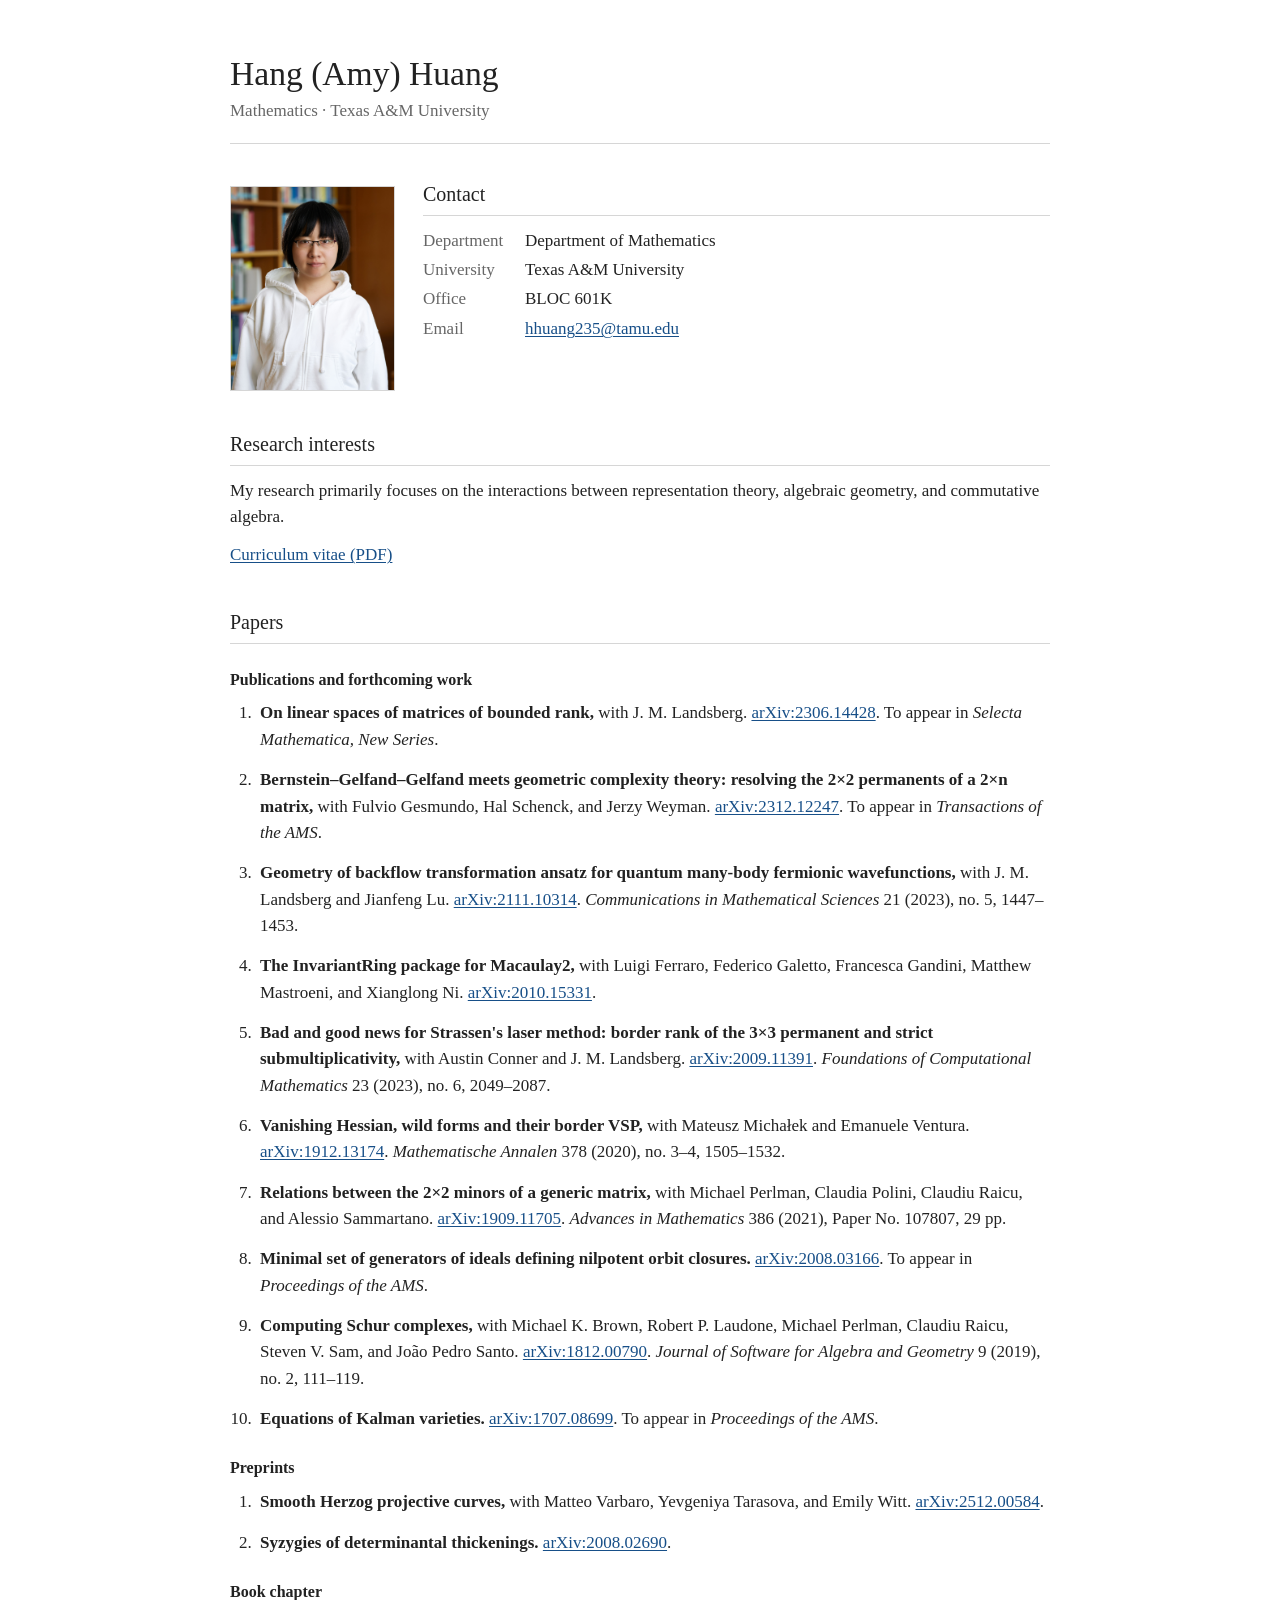
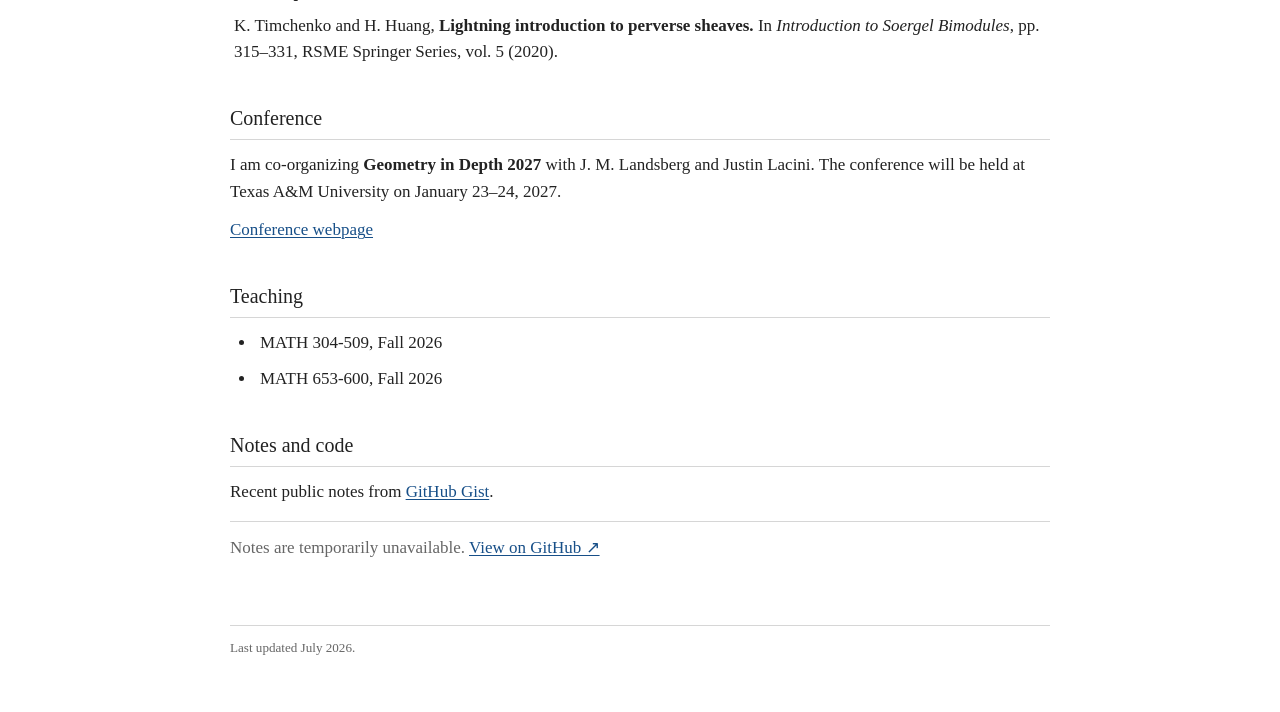
==== index.html @ e52232ef "Publish academic homepage" ====
<!doctype html>
<html lang="en">
  <head>
    <meta charset="utf-8" />
    <meta name="viewport" content="width=device-width, initial-scale=1" />
    <meta
      name="description"
      content="Academic homepage of Hang (Amy) Huang, mathematician at Texas A&M University."
    />
    <title>Hang (Amy) Huang</title>
    <link rel="stylesheet" href="styles.css" />
    <script defer src="script.js"></script>
  </head>
  <body>
    <main>
      <header>
        <h1>Hang (Amy) Huang</h1>
        <p class="subtitle">Mathematics · Texas A&amp;M University</p>
      </header>

      <section class="introduction" aria-labelledby="contact-heading">
        <img
          class="portrait"
          src="profile.jpg"
          alt="Portrait of Hang (Amy) Huang"
          width="165"
          height="205"
        />
        <div>
          <h2 id="contact-heading">Contact</h2>
          <dl>
            <dt>Department</dt>
            <dd>Department of Mathematics</dd>
            <dt>University</dt>
            <dd>Texas A&amp;M University</dd>
            <dt>Office</dt>
            <dd>BLOC 601K</dd>
            <dt>Email</dt>
            <dd><a href="mailto:hhuang235@tamu.edu">hhuang235@tamu.edu</a></dd>
          </dl>
        </div>
      </section>

      <section>
        <h2>Research interests</h2>
        <p>
          My research primarily focuses on the interactions between
          representation theory, algebraic geometry, and commutative algebra.
        </p>
        <p><a href="AcademicCV.pdf">Curriculum vitae (PDF)</a></p>
      </section>

      <section>
        <h2>Papers</h2>
        <h3>Publications and forthcoming work</h3>
        <ol class="papers">
          <li>
            <span class="paper-title">On linear spaces of matrices of bounded rank,</span>
            with J. M. Landsberg.
            <a href="https://arxiv.org/abs/2306.14428">arXiv:2306.14428</a>.
            To appear in <cite>Selecta Mathematica, New Series</cite>.
          </li>
          <li>
            <span class="paper-title">Bernstein–Gelfand–Gelfand meets geometric complexity theory: resolving the 2×2 permanents of a 2×n matrix,</span>
            with Fulvio Gesmundo, Hal Schenck, and Jerzy Weyman.
            <a href="https://arxiv.org/abs/2312.12247">arXiv:2312.12247</a>.
            To appear in <cite>Transactions of the AMS</cite>.
          </li>
          <li>
            <span class="paper-title">Geometry of backflow transformation ansatz for quantum many-body fermionic wavefunctions,</span>
            with J. M. Landsberg and Jianfeng Lu.
            <a href="https://arxiv.org/abs/2111.10314">arXiv:2111.10314</a>.
            <cite>Communications in Mathematical Sciences</cite> 21 (2023), no. 5, 1447–1453.
          </li>
          <li>
            <span class="paper-title">The InvariantRing package for Macaulay2,</span>
            with Luigi Ferraro, Federico Galetto, Francesca Gandini, Matthew
            Mastroeni, and Xianglong Ni.
            <a href="https://arxiv.org/abs/2010.15331">arXiv:2010.15331</a>.
          </li>
          <li>
            <span class="paper-title">Bad and good news for Strassen's laser method: border rank of the 3×3 permanent and strict submultiplicativity,</span>
            with Austin Conner and J. M. Landsberg.
            <a href="https://arxiv.org/abs/2009.11391">arXiv:2009.11391</a>.
            <cite>Foundations of Computational Mathematics</cite> 23 (2023), no. 6, 2049–2087.
          </li>
          <li>
            <span class="paper-title">Vanishing Hessian, wild forms and their border VSP,</span>
            with Mateusz Michałek and Emanuele Ventura.
            <a href="https://arxiv.org/abs/1912.13174">arXiv:1912.13174</a>.
            <cite>Mathematische Annalen</cite> 378 (2020), no. 3–4, 1505–1532.
          </li>
          <li>
            <span class="paper-title">Relations between the 2×2 minors of a generic matrix,</span>
            with Michael Perlman, Claudia Polini, Claudiu Raicu, and Alessio Sammartano.
            <a href="https://arxiv.org/abs/1909.11705">arXiv:1909.11705</a>.
            <cite>Advances in Mathematics</cite> 386 (2021), Paper No. 107807, 29 pp.
          </li>
          <li>
            <span class="paper-title">Minimal set of generators of ideals defining nilpotent orbit closures.</span>
            <a href="https://arxiv.org/abs/2008.03166">arXiv:2008.03166</a>.
            To appear in <cite>Proceedings of the AMS</cite>.
          </li>
          <li>
            <span class="paper-title">Computing Schur complexes,</span>
            with Michael K. Brown, Robert P. Laudone, Michael Perlman, Claudiu
            Raicu, Steven V. Sam, and João Pedro Santo.
            <a href="https://arxiv.org/abs/1812.00790">arXiv:1812.00790</a>.
            <cite>Journal of Software for Algebra and Geometry</cite> 9 (2019), no. 2, 111–119.
          </li>
          <li>
            <span class="paper-title">Equations of Kalman varieties.</span>
            <a href="https://arxiv.org/abs/1707.08699">arXiv:1707.08699</a>.
            To appear in <cite>Proceedings of the AMS</cite>.
          </li>
        </ol>

        <h3>Preprints</h3>
        <ol class="papers">
          <li>
            <span class="paper-title">Smooth Herzog projective curves,</span>
            with Matteo Varbaro, Yevgeniya Tarasova, and Emily Witt.
            <a href="https://arxiv.org/abs/2512.00584">arXiv:2512.00584</a>.
          </li>
          <li>
            <span class="paper-title">Syzygies of determinantal thickenings.</span>
            <a href="https://arxiv.org/abs/2008.02690">arXiv:2008.02690</a>.
          </li>
        </ol>

        <h3>Book chapter</h3>
        <p class="book-chapter">
          K. Timchenko and H. Huang,
          <span class="paper-title">Lightning introduction to perverse sheaves.</span>
          In <cite>Introduction to Soergel Bimodules</cite>, pp. 315–331,
          RSME Springer Series, vol. 5 (2020).
        </p>
      </section>

      <section>
        <h2>Conference</h2>
        <p>
          I am co-organizing <span class="paper-title">Geometry in Depth 2027</span>
          with J. M. Landsberg and Justin Lacini. The conference will be held
          at Texas A&amp;M University on January 23–24, 2027.
        </p>
        <p><a href="conference.html">Conference webpage</a></p>
      </section>

      <section>
        <h2>Teaching</h2>
        <ul>
          <li>MATH 304-509, Fall 2026</li>
          <li>MATH 653-600, Fall 2026</li>
        </ul>
      </section>

      <section>
        <h2>Notes and code</h2>
        <p class="section-intro">
          Recent public notes from
          <a href="https://gist.github.com/hhuang235">GitHub Gist</a>.
        </p>
        <div id="gist-grid" aria-live="polite">
          <p class="gist-status">Checking for public notes…</p>
        </div>
      </section>

      <footer>
        <p>Last updated July 2026.</p>
      </footer>
    </main>
  </body>
</html>
---- styles.css ----
:root {
  color-scheme: light;
  --text: #222;
  --muted: #666;
  --link: #174f88;
  --line: #d6d6d6;
  --soft: #f3f3f3;
}

* {
  box-sizing: border-box;
}

body {
  margin: 0;
  color: var(--text);
  background: #fff;
  font-family: Georgia, "Times New Roman", serif;
  font-size: 17px;
  line-height: 1.55;
}

main {
  width: min(820px, calc(100% - 40px));
  margin: 54px auto;
}

header {
  margin-bottom: 42px;
  padding-bottom: 18px;
  border-bottom: 1px solid var(--line);
}

h1 {
  margin: 0 0 4px;
  font-size: 2.1rem;
  font-weight: normal;
  line-height: 1.2;
}

.subtitle {
  margin: 0;
  color: var(--muted);
}

section {
  margin: 38px 0;
}

h2 {
  margin: 0 0 12px;
  padding-bottom: 5px;
  border-bottom: 1px solid var(--line);
  font-size: 1.25rem;
  font-weight: normal;
}

h3 {
  margin: 24px 0 8px;
  font-size: 1rem;
}

p {
  margin: 0 0 12px;
}

a {
  color: var(--link);
  text-decoration-thickness: 1px;
  text-underline-offset: 2px;
}

a:hover {
  color: #0b3159;
}

.introduction {
  display: grid;
  grid-template-columns: 165px 1fr;
  gap: 28px;
  align-items: start;
}

.portrait {
  width: 165px;
  height: 205px;
  border: 1px solid var(--line);
  object-fit: cover;
  object-position: 50% 18%;
}

.introduction h2 {
  margin-top: -7px;
}

dl {
  display: grid;
  grid-template-columns: 90px 1fr;
  gap: 3px 12px;
  margin: 0;
}

dt {
  color: var(--muted);
}

dd {
  margin: 0;
}

ul,
ol {
  margin: 8px 0 0;
  padding-left: 26px;
}

li {
  margin-bottom: 9px;
  padding-left: 4px;
}

.papers li {
  margin-bottom: 14px;
}

.paper-title {
  font-weight: bold;
}

.book-chapter {
  margin-left: 4px;
}

.schedule {
  width: 100%;
  margin-top: 14px;
  border-collapse: collapse;
}

.schedule th,
.schedule td {
  padding: 10px 12px;
  border: 1px solid var(--line);
  text-align: left;
  vertical-align: top;
}

.schedule th {
  width: 210px;
  background: var(--soft);
  font-weight: normal;
}

.registration-link {
  display: inline-block;
  padding: 7px 12px;
  border: 1px solid var(--link);
  text-decoration: none;
}

.registration-link:hover {
  color: #fff;
  background: var(--link);
}

.registration-button {
  display: inline-block;
  padding: 8px 13px;
  color: var(--muted);
  background: var(--soft);
  border: 1px solid var(--line);
}

.section-intro {
  margin-bottom: 16px;
}

#gist-grid {
  border-top: 1px solid var(--line);
}

.gist-card {
  display: block;
  padding: 12px 0;
  border-bottom: 1px solid var(--line);
  color: var(--text);
  text-decoration: none;
}

.gist-card:hover h3 {
  color: var(--link);
  text-decoration: underline;
}

.gist-card-meta {
  color: var(--muted);
  font: 0.75rem Arial, sans-serif;
  text-transform: uppercase;
}

.gist-card h3 {
  margin: 3px 0 0;
  font-size: 1rem;
}

.gist-card-link {
  display: none;
}

.gist-status {
  padding: 13px 0;
  color: var(--muted);
}

footer {
  margin-top: 50px;
  padding-top: 12px;
  border-top: 1px solid var(--line);
  color: var(--muted);
  font-size: 0.82rem;
}

@media (max-width: 560px) {
  main {
    width: calc(100% - 30px);
    margin: 30px auto;
  }

  .introduction {
    grid-template-columns: 1fr;
  }

  .portrait {
    width: 140px;
    height: 175px;
  }

  .introduction h2 {
    margin-top: 0;
  }

  dl {
    grid-template-columns: 80px 1fr;
  }
}
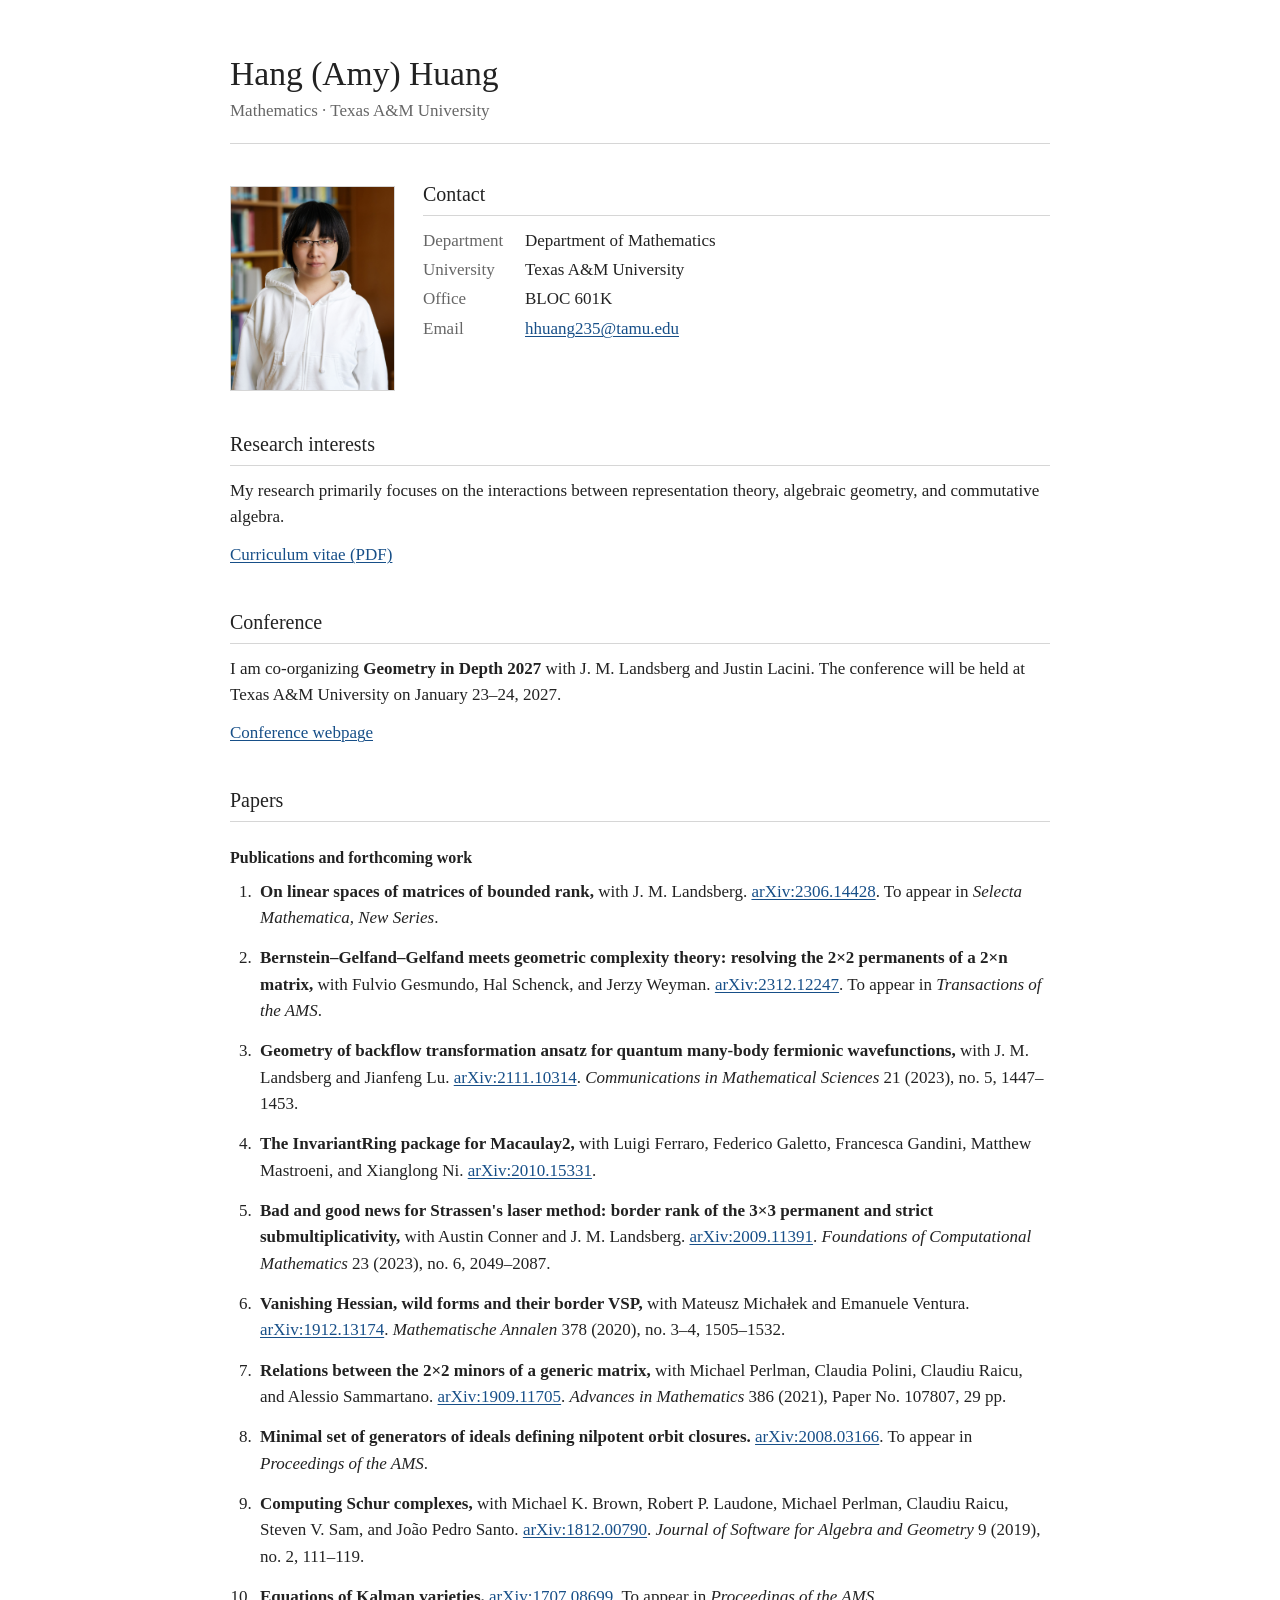
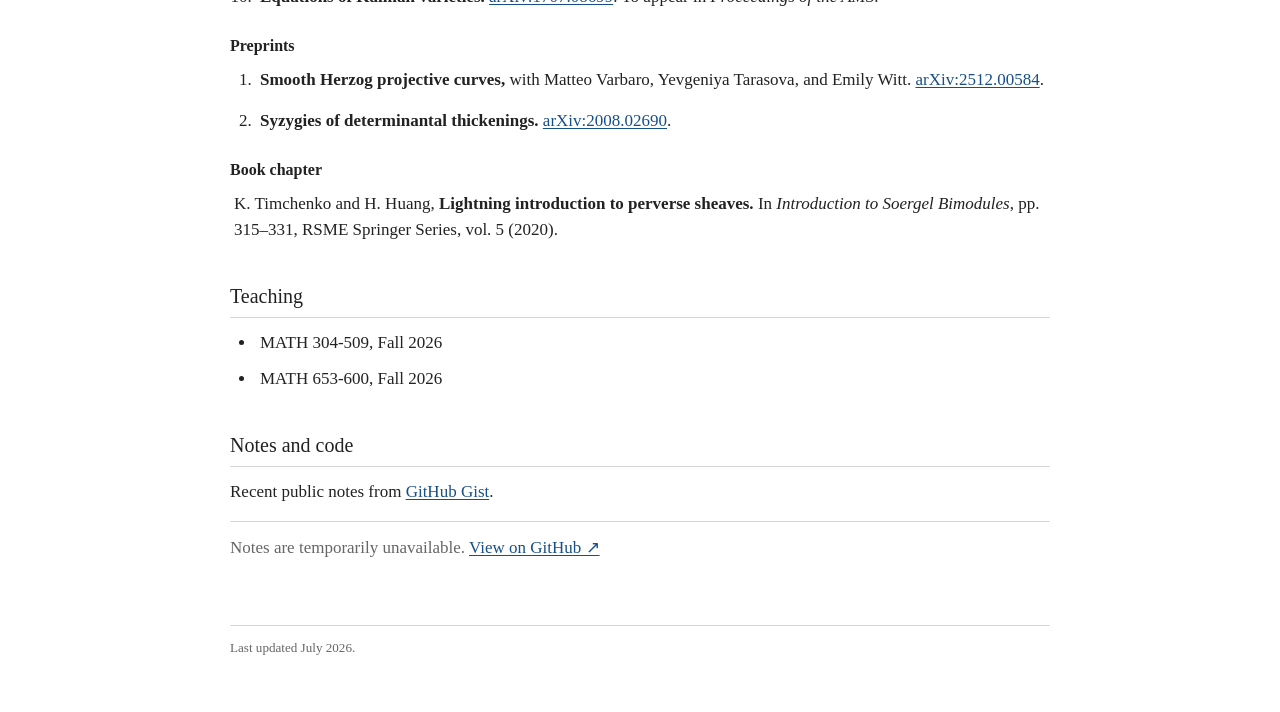
==== commit 575f153a: "Move conference above papers on homepage" ====
--- a/index.html
+++ b/index.html
@@ -48,6 +48,16 @@
           representation theory, algebraic geometry, and commutative algebra.
         </p>
         <p><a href="AcademicCV.pdf">Curriculum vitae (PDF)</a></p>
+      </section>
+
+      <section>
+        <h2>Conference</h2>
+        <p>
+          I am co-organizing <span class="paper-title">Geometry in Depth 2027</span>
+          with J. M. Landsberg and Justin Lacini. The conference will be held
+          at Texas A&amp;M University on January 23–24, 2027.
+        </p>
+        <p><a href="gid27.html">Conference webpage</a></p>
       </section>
 
       <section>
@@ -138,16 +148,6 @@
       </section>
 
       <section>
-        <h2>Conference</h2>
-        <p>
-          I am co-organizing <span class="paper-title">Geometry in Depth 2027</span>
-          with J. M. Landsberg and Justin Lacini. The conference will be held
-          at Texas A&amp;M University on January 23–24, 2027.
-        </p>
-        <p><a href="conference.html">Conference webpage</a></p>
-      </section>
-
-      <section>
         <h2>Teaching</h2>
         <ul>
           <li>MATH 304-509, Fall 2026</li>
--- a/styles.css
+++ b/styles.css
@@ -5,11 +5,12 @@
   --link: #174f88;
   --line: #d6d6d6;
   --soft: #f3f3f3;
-}
-
-* {
-  box-sizing: border-box;
-}
+  --maroon: #500000;
+}
+
+* { box-sizing: border-box; }
+
+html { scroll-behavior: smooth; }
 
 body {
   margin: 0;
@@ -38,14 +39,9 @@
   line-height: 1.2;
 }
 
-.subtitle {
-  margin: 0;
-  color: var(--muted);
-}
-
-section {
-  margin: 38px 0;
-}
+.subtitle { margin: 0; color: var(--muted); }
+
+section { margin: 38px 0; }
 
 h2 {
   margin: 0 0 12px;
@@ -55,14 +51,8 @@
   font-weight: normal;
 }
 
-h3 {
-  margin: 24px 0 8px;
-  font-size: 1rem;
-}
-
-p {
-  margin: 0 0 12px;
-}
+h3 { margin: 24px 0 8px; font-size: 1rem; }
+p { margin: 0 0 12px; }
 
 a {
   color: var(--link);
@@ -70,9 +60,7 @@
   text-underline-offset: 2px;
 }
 
-a:hover {
-  color: #0b3159;
-}
+a:hover { color: #0b3159; }
 
 .introduction {
   display: grid;
@@ -89,9 +77,7 @@
   object-position: 50% 18%;
 }
 
-.introduction h2 {
-  margin-top: -7px;
-}
+.introduction h2 { margin-top: -7px; }
 
 dl {
   display: grid;
@@ -100,36 +86,14 @@
   margin: 0;
 }
 
-dt {
-  color: var(--muted);
-}
-
-dd {
-  margin: 0;
-}
-
-ul,
-ol {
-  margin: 8px 0 0;
-  padding-left: 26px;
-}
-
-li {
-  margin-bottom: 9px;
-  padding-left: 4px;
-}
-
-.papers li {
-  margin-bottom: 14px;
-}
-
-.paper-title {
-  font-weight: bold;
-}
-
-.book-chapter {
-  margin-left: 4px;
-}
+dt { color: var(--muted); }
+dd { margin: 0; }
+
+ul, ol { margin: 8px 0 0; padding-left: 26px; }
+li { margin-bottom: 9px; padding-left: 4px; }
+.papers li { margin-bottom: 14px; }
+.paper-title { font-weight: bold; }
+.book-chapter { margin-left: 4px; }
 
 .schedule {
   width: 100%;
@@ -158,26 +122,10 @@
   text-decoration: none;
 }
 
-.registration-link:hover {
-  color: #fff;
-  background: var(--link);
-}
-
-.registration-button {
-  display: inline-block;
-  padding: 8px 13px;
-  color: var(--muted);
-  background: var(--soft);
-  border: 1px solid var(--line);
-}
-
-.section-intro {
-  margin-bottom: 16px;
-}
-
-#gist-grid {
-  border-top: 1px solid var(--line);
-}
+.registration-link:hover { color: #fff; background: var(--link); }
+
+.section-intro { margin-bottom: 16px; }
+#gist-grid { border-top: 1px solid var(--line); }
 
 .gist-card {
   display: block;
@@ -187,30 +135,11 @@
   text-decoration: none;
 }
 
-.gist-card:hover h3 {
-  color: var(--link);
-  text-decoration: underline;
-}
-
-.gist-card-meta {
-  color: var(--muted);
-  font: 0.75rem Arial, sans-serif;
-  text-transform: uppercase;
-}
-
-.gist-card h3 {
-  margin: 3px 0 0;
-  font-size: 1rem;
-}
-
-.gist-card-link {
-  display: none;
-}
-
-.gist-status {
-  padding: 13px 0;
-  color: var(--muted);
-}
+.gist-card:hover h3 { color: var(--link); text-decoration: underline; }
+.gist-card-meta { color: var(--muted); font: 0.75rem Arial, sans-serif; text-transform: uppercase; }
+.gist-card h3 { margin: 3px 0 0; font-size: 1rem; }
+.gist-card-link { display: none; }
+.gist-status { padding: 13px 0; color: var(--muted); }
 
 footer {
   margin-top: 50px;
@@ -220,26 +149,125 @@
   font-size: 0.82rem;
 }
 
+/* Restrained conference treatment */
+
+.conference-page { background: #eadfce; }
+
+.conference-masthead {
+  min-height: 112px;
+  display: grid;
+  grid-template-columns: 1fr auto;
+  gap: 32px;
+  align-items: center;
+  border-bottom: 2px solid var(--maroon);
+}
+
+.conference-logos {
+  padding: 0;
+  display: flex;
+  align-items: center;
+  gap: 10px;
+}
+
+.conference-logos a { display: block; line-height: 0; }
+.conference-logos img { max-width: 100%; height: auto; }
+
+.conference-logos .school-mark {
+  width: 92px;
+  height: 92px;
+  padding: 10px;
+  display: grid;
+  place-items: center;
+  overflow: hidden;
+  border-radius: 50%;
+  background: var(--maroon);
+}
+
+.conference-logos .school-mark img {
+  width: 100%;
+  height: 100%;
+  object-fit: contain;
+}
+
+.conference-logos .department-mark {
+  width: 238px;
+  padding: 0;
+  border: 1px solid #c9b7b7;
+  background: #fff;
+}
+
+.conference-logos .department-university {
+  min-height: 30px;
+  padding: 3px 8px 1px;
+  display: flex;
+  align-items: center;
+  background: var(--maroon);
+}
+
+.conference-logos .department-university img {
+  width: 145px;
+}
+
+.conference-logos .department-mark > img {
+  width: 218px;
+  margin: 5px 9px;
+}
+
+.conference-title {
+  margin-bottom: 0;
+  padding: 20px 0 16px;
+  border: 0;
+}
+
+.conference-title h1 {
+  color: var(--maroon);
+  font-size: 2.45rem;
+  font-weight: 600;
+  letter-spacing: -0.015em;
+}
+.conference-title p { margin: 4px 0 0; color: var(--muted); }
+
+.conference-nav {
+  margin-bottom: 42px;
+  padding: 10px 0;
+  display: flex;
+  gap: 20px;
+  flex-wrap: wrap;
+  border-bottom: 1px solid var(--line);
+  font-size: 0.85rem;
+}
+
+.conference-nav a { color: var(--maroon); text-decoration: none; }
+.conference-page h2 { color: var(--maroon); border-bottom-color: #c9b7b7; }
+
+.people-list {
+  padding: 0;
+  list-style: none;
+  border-top: 1px solid var(--line);
+}
+
+.people-list li {
+  margin: 0;
+  padding: 9px 3px;
+  display: grid;
+  grid-template-columns: minmax(210px, 0.8fr) 1fr;
+  gap: 20px;
+  border-bottom: 1px solid var(--line);
+}
+
+.people-list a,
+.person-name { font-weight: bold; }
+.people-list span:last-child { color: var(--muted); }
+
 @media (max-width: 560px) {
-  main {
-    width: calc(100% - 30px);
-    margin: 30px auto;
-  }
-
-  .introduction {
-    grid-template-columns: 1fr;
-  }
-
-  .portrait {
-    width: 140px;
-    height: 175px;
-  }
-
-  .introduction h2 {
-    margin-top: 0;
-  }
-
-  dl {
-    grid-template-columns: 80px 1fr;
-  }
-}
+  main { width: calc(100% - 30px); margin: 30px auto; }
+  .introduction { grid-template-columns: 1fr; }
+  .portrait { width: 140px; height: 175px; }
+  .introduction h2 { margin-top: 0; }
+  dl { grid-template-columns: 80px 1fr; }
+  .conference-masthead { grid-template-columns: 1fr; gap: 4px; padding-bottom: 14px; }
+  .conference-logos { align-items: center; }
+  .conference-title h1 { font-size: 2rem; }
+  .people-list li { grid-template-columns: 1fr; gap: 1px; }
+  .schedule th { width: 45%; }
+}
